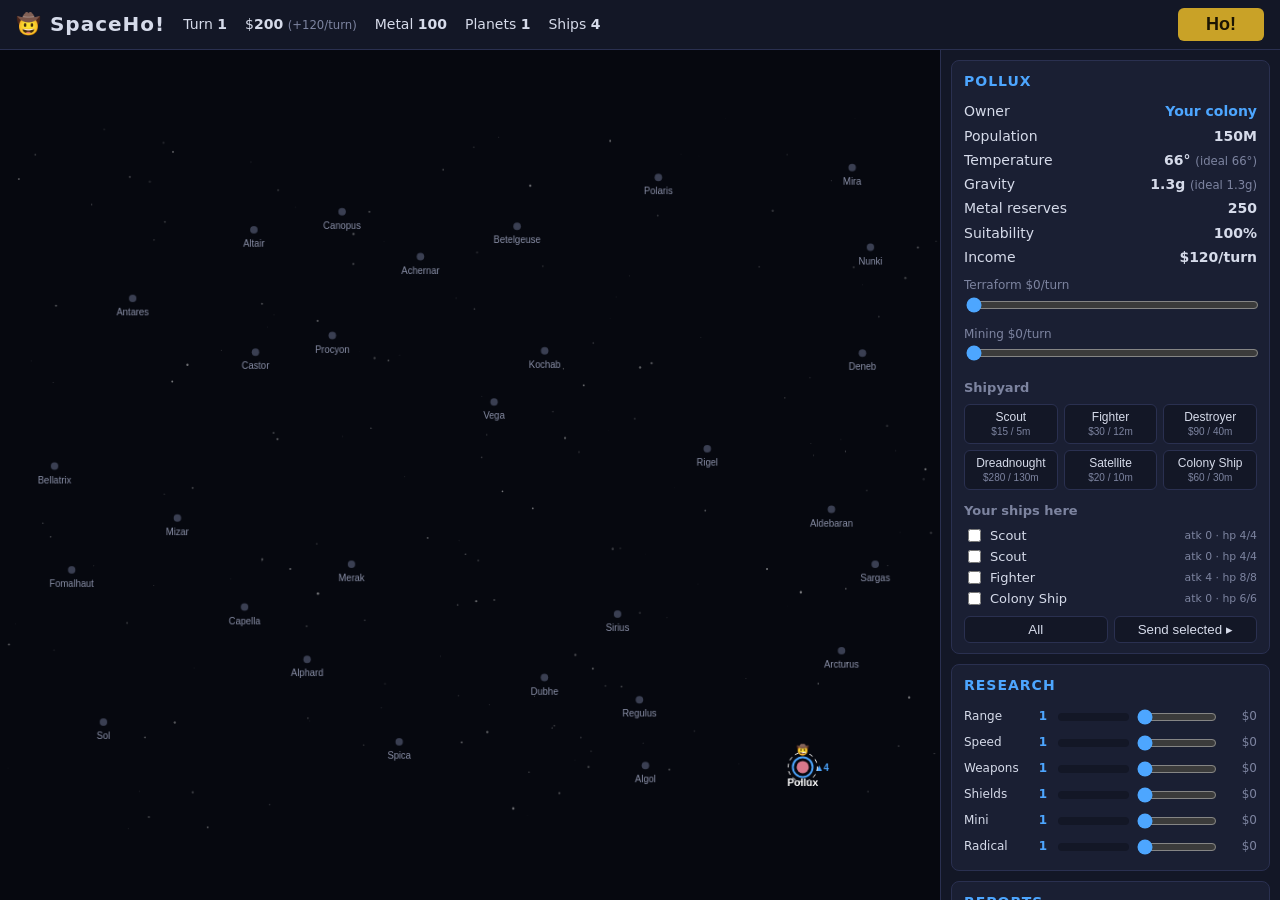
==== dev.html @ b26399f4 "Make index.html fully self-contained Opening index.html without the css/ and js/ files next to it (e" ====
<!DOCTYPE html>
<html lang="en">
<head>
  <meta charset="utf-8">
  <meta name="viewport" content="width=device-width, initial-scale=1">
  <title>SpaceHo! — a Spaceward Ho! tribute</title>
  <link rel="stylesheet" href="css/style.css">
</head>
<body>
  <header>
    <h1>🤠 SpaceHo!</h1>
    <div id="status"></div>
    <button id="ho-button" title="End turn">Ho!</button>
  </header>

  <main>
    <div id="map-wrap">
      <canvas id="map"></canvas>
      <div id="flash"></div>
    </div>
    <aside id="sidebar">
      <section id="planet"></section>
      <section id="tech"></section>
      <section id="reports">
        <h2>Reports</h2>
        <div id="messages"></div>
      </section>
      <section id="help">
        <h2>How to play</h2>
        <p>Grow colonies, terraform worlds toward your ideal temperature, mine
        metal, fund research, and build fleets. Send a colony ship to an
        uninhabited star to settle it; send warships to bombard enemy worlds.
        Eliminate every rival empire to win. Press <b>Ho!</b> to end your turn.</p>
      </section>
    </aside>
  </main>

  <div id="gameover">
    <div class="panel">
      <h1></h1>
      <button id="new-game">New Game</button>
    </div>
  </div>

  <script src="js/data.js"></script>
  <script src="js/model.js"></script>
  <script src="js/ai.js"></script>
  <script src="js/ui.js"></script>
  <script src="js/main.js"></script>
</body>
</html>
---- css/style.css ----
:root {
  --bg: #0a0d16;
  --panel: #131726;
  --panel2: #1a1f33;
  --border: #2a3050;
  --text: #d6dbea;
  --dim: #7d84a0;
  --accent: #4da6ff;
}

* { box-sizing: border-box; }

body {
  margin: 0;
  background: var(--bg);
  color: var(--text);
  font: 14px/1.45 'Segoe UI', system-ui, sans-serif;
  height: 100vh;
  display: flex;
  flex-direction: column;
  overflow: hidden;
}

header {
  display: flex;
  align-items: center;
  gap: 18px;
  padding: 8px 16px;
  background: var(--panel);
  border-bottom: 1px solid var(--border);
}

header h1 { margin: 0; font-size: 20px; letter-spacing: 1px; }

#status { display: flex; gap: 18px; flex: 1; }
.stat small { color: var(--dim); }

#ho-button {
  font-size: 18px;
  font-weight: bold;
  padding: 6px 28px;
  background: #c9a227;
  color: #1b1503;
  border: none;
  border-radius: 6px;
  cursor: pointer;
}
#ho-button:hover { background: #e6bd33; }

main { flex: 1; display: flex; min-height: 0; }

#map-wrap {
  flex: 1;
  position: relative;
  display: flex;
  align-items: center;
  justify-content: center;
  background: #06080f;
  min-width: 0;
}

#map {
  max-width: 100%;
  max-height: 100%;
  cursor: crosshair;
}

#flash {
  position: absolute;
  bottom: 16px;
  left: 50%;
  transform: translateX(-50%);
  background: rgba(20, 26, 48, 0.95);
  border: 1px solid var(--accent);
  border-radius: 6px;
  padding: 8px 18px;
  opacity: 0;
  transition: opacity 0.3s;
  pointer-events: none;
}
#flash.show { opacity: 1; }

#sidebar {
  width: 340px;
  overflow-y: auto;
  background: var(--panel);
  border-left: 1px solid var(--border);
  padding: 10px;
  display: flex;
  flex-direction: column;
  gap: 10px;
}

section {
  background: var(--panel2);
  border: 1px solid var(--border);
  border-radius: 8px;
  padding: 10px 12px;
}

h2 { margin: 0 0 8px; font-size: 14px; text-transform: uppercase; letter-spacing: 1px; color: var(--accent); }
h3 { margin: 12px 0 6px; font-size: 13px; color: var(--dim); }

.dim { color: var(--dim); }

.kv { display: flex; justify-content: space-between; padding: 2px 0; }
.kv small { color: var(--dim); font-weight: normal; }

.slider-row { margin: 8px 0; }
.slider-row label { display: block; font-size: 12px; color: var(--dim); }
input[type="range"] { width: 100%; accent-color: var(--accent); }

.build-buttons { display: grid; grid-template-columns: 1fr 1fr 1fr; gap: 6px; }
button.build {
  background: var(--panel);
  color: var(--text);
  border: 1px solid var(--border);
  border-radius: 6px;
  padding: 5px 2px;
  cursor: pointer;
  font-size: 12px;
}
button.build:hover { border-color: var(--accent); }
button.build small { color: var(--dim); }

.queue { margin-top: 8px; font-size: 12px; }
.queue-item {
  display: inline-block;
  background: var(--panel);
  border: 1px solid var(--border);
  border-radius: 4px;
  padding: 1px 6px;
  margin: 2px;
  cursor: pointer;
}
.queue-item:hover { border-color: #ff5050; }

.fleet { display: flex; flex-direction: column; gap: 2px; max-height: 180px; overflow-y: auto; }
.ship { display: flex; align-items: center; gap: 6px; font-size: 13px; }
.ship.immobile { color: var(--dim); }
.ship small { color: var(--dim); margin-left: auto; }

.fleet-actions { display: flex; gap: 6px; margin-top: 8px; }
.fleet-actions button {
  flex: 1;
  background: var(--panel);
  color: var(--text);
  border: 1px solid var(--border);
  border-radius: 6px;
  padding: 5px;
  cursor: pointer;
}
.fleet-actions button:hover { border-color: var(--accent); }
.fleet-actions button.active { background: var(--accent); color: #06121f; font-weight: bold; }

.tech-row {
  display: grid;
  grid-template-columns: 64px 18px 1fr 80px 36px;
  align-items: center;
  gap: 6px;
  padding: 3px 0;
  font-size: 12px;
}
.tech-level { text-align: center; font-weight: bold; color: var(--accent); }
.bar { height: 8px; background: var(--panel); border-radius: 4px; overflow: hidden; }
.bar-fill { height: 100%; background: var(--accent); width: 0; transition: width 0.3s; }
.tech-spend { text-align: right; color: var(--dim); }

#messages { max-height: 170px; overflow-y: auto; }
.msg { padding: 2px 0; font-size: 13px; border-bottom: 1px solid var(--border); }
.msg:last-child { border-bottom: none; }

#help p { margin: 0; font-size: 12px; color: var(--dim); }

#gameover {
  position: fixed;
  inset: 0;
  display: none;
  align-items: center;
  justify-content: center;
  background: rgba(0, 0, 0, 0.75);
}
#gameover .panel {
  background: var(--panel2);
  border: 1px solid var(--accent);
  border-radius: 12px;
  padding: 36px 48px;
  text-align: center;
}
#gameover h1 { margin: 0 0 20px; }
#new-game {
  font-size: 16px;
  padding: 8px 24px;
  background: var(--accent);
  color: #06121f;
  border: none;
  border-radius: 6px;
  cursor: pointer;
  font-weight: bold;
}
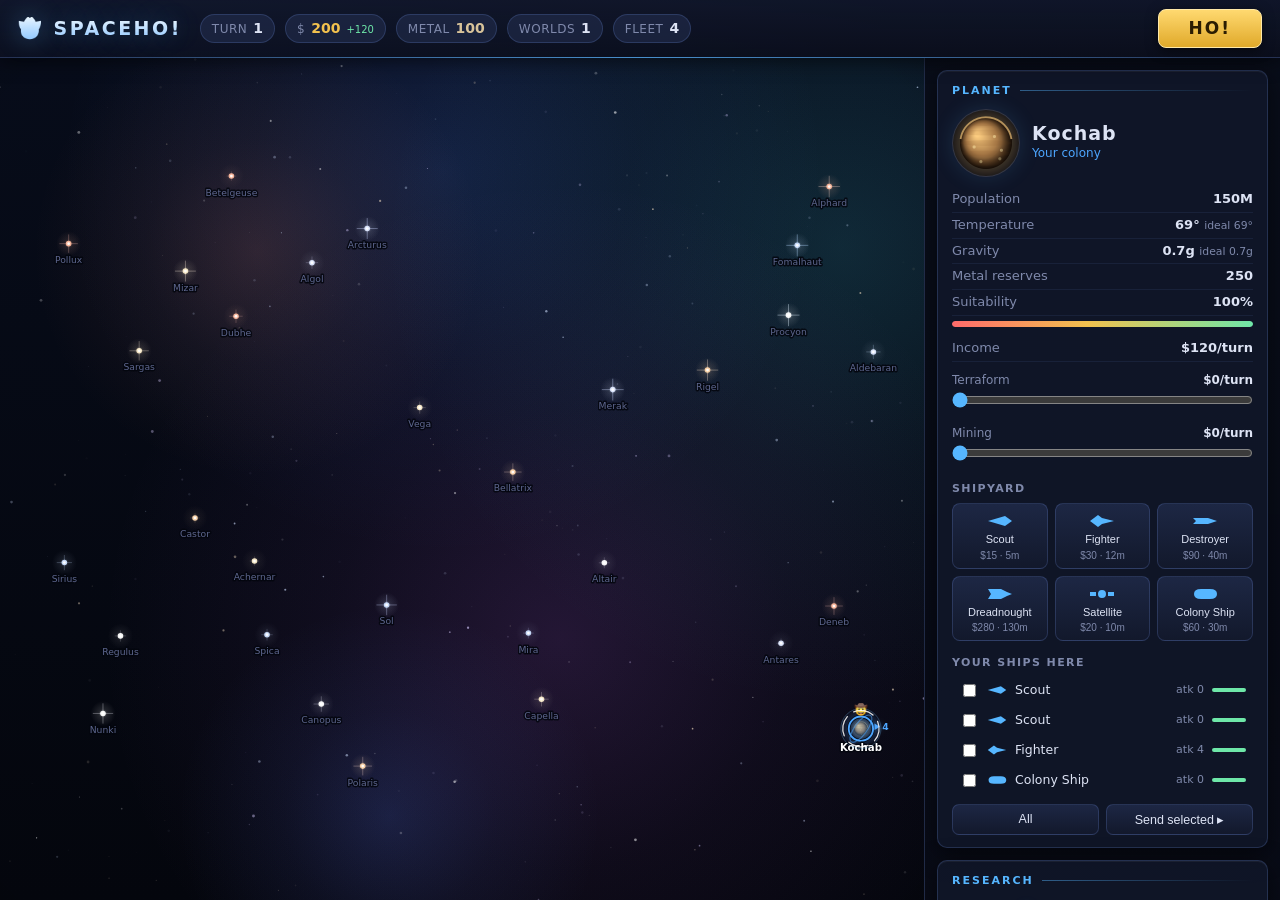
==== commit 2f349358: "Give the star map a visual overhaul The game played fine but looked flat: static canvas, plain circl" ====
--- a/dev.html
+++ b/dev.html
@@ -10,7 +10,7 @@
   <header>
     <h1>🤠 SpaceHo!</h1>
     <div id="status"></div>
-    <button id="ho-button" title="End turn">Ho!</button>
+    <button id="ho-button" title="End turn (Enter)">Ho!</button>
   </header>
 
   <main>
@@ -21,6 +21,7 @@
     <aside id="sidebar">
       <section id="planet"></section>
       <section id="tech"></section>
+      <section id="empires"></section>
       <section id="reports">
         <h2>Reports</h2>
         <div id="messages"></div>
@@ -30,7 +31,9 @@
         <p>Grow colonies, terraform worlds toward your ideal temperature, mine
         metal, fund research, and build fleets. Send a colony ship to an
         uninhabited star to settle it; send warships to bombard enemy worlds.
-        Eliminate every rival empire to win. Press <b>Ho!</b> to end your turn.</p>
+        Eliminate every rival empire to win.<br><br>
+        <kbd>Enter</kbd> ends your turn · <kbd>Esc</kbd> cancels a fleet order ·
+        right-click the map to cancel targeting.</p>
       </section>
     </aside>
   </main>
@@ -38,6 +41,7 @@
   <div id="gameover">
     <div class="panel">
       <h1></h1>
+      <p></p>
       <button id="new-game">New Game</button>
     </div>
   </div>
--- a/css/style.css
+++ b/css/style.css
@@ -1,176 +1,456 @@
+/* SpaceHo! — dark-space UI: glass panels, neon accents, gold "Ho!" button. */
+
 :root {
-  --bg: #0a0d16;
-  --panel: #131726;
-  --panel2: #1a1f33;
-  --border: #2a3050;
-  --text: #d6dbea;
-  --dim: #7d84a0;
-  --accent: #4da6ff;
+  --bg: #05070f;
+  --bg2: #0a0f1e;
+  --panel: rgba(19, 25, 45, 0.72);
+  --panel-solid: #131930;
+  --panel-hi: rgba(38, 48, 82, 0.55);
+  --border: rgba(94, 122, 190, 0.28);
+  --border-hi: rgba(120, 190, 255, 0.6);
+  --text: #dde3f4;
+  --dim: #7f89ab;
+  --accent: #56b6ff;
+  --accent-dim: #2b6fa8;
+  --gold: #f2c14e;
+  --danger: #ff6b6b;
+  --good: #6ee7a8;
+  --shadow: 0 6px 24px rgba(0, 0, 0, 0.55);
 }
 
 * { box-sizing: border-box; }
+
+html, body { height: 100%; }
 
 body {
   margin: 0;
-  background: var(--bg);
   color: var(--text);
-  font: 14px/1.45 'Segoe UI', system-ui, sans-serif;
-  height: 100vh;
+  font: 14px/1.45 'Segoe UI', system-ui, -apple-system, sans-serif;
   display: flex;
   flex-direction: column;
   overflow: hidden;
-}
+  background:
+    radial-gradient(1200px 700px at 15% -10%, #142244 0%, transparent 60%),
+    radial-gradient(900px 600px at 90% 110%, #2a1740 0%, transparent 55%),
+    var(--bg);
+}
+
+/* ---------- header ---------- */
 
 header {
   display: flex;
   align-items: center;
   gap: 18px;
-  padding: 8px 16px;
-  background: var(--panel);
+  padding: 9px 18px;
+  background: linear-gradient(180deg, rgba(16, 22, 42, 0.95), rgba(11, 15, 30, 0.85));
   border-bottom: 1px solid var(--border);
-}
-
-header h1 { margin: 0; font-size: 20px; letter-spacing: 1px; }
-
-#status { display: flex; gap: 18px; flex: 1; }
-.stat small { color: var(--dim); }
+  box-shadow: 0 2px 20px rgba(0, 0, 0, 0.6);
+  position: relative;
+  z-index: 5;
+}
+
+header::after {
+  content: '';
+  position: absolute;
+  left: 0; right: 0; bottom: -1px;
+  height: 1px;
+  background: linear-gradient(90deg, transparent, rgba(86, 182, 255, 0.7), transparent);
+}
+
+header h1 {
+  margin: 0;
+  font-size: 19px;
+  font-weight: 700;
+  letter-spacing: 2.5px;
+  text-transform: uppercase;
+  background: linear-gradient(180deg, #ffffff, #8fc6ff);
+  -webkit-background-clip: text;
+  background-clip: text;
+  color: transparent;
+  text-shadow: 0 0 24px rgba(86, 182, 255, 0.35);
+  white-space: nowrap;
+}
+
+#status { display: flex; gap: 10px; flex: 1; flex-wrap: wrap; }
+
+.stat {
+  display: inline-flex;
+  align-items: baseline;
+  gap: 6px;
+  padding: 3px 11px;
+  font-size: 12px;
+  letter-spacing: 0.5px;
+  text-transform: uppercase;
+  color: var(--dim);
+  background: var(--panel-hi);
+  border: 1px solid var(--border);
+  border-radius: 999px;
+  white-space: nowrap;
+}
+.stat b { font-size: 14px; color: var(--text); letter-spacing: 0; }
+.stat small { color: var(--good); letter-spacing: 0; text-transform: none; }
+.stat.metal b { color: #d8c39a; }
+.stat.money b { color: var(--gold); }
 
 #ho-button {
-  font-size: 18px;
-  font-weight: bold;
-  padding: 6px 28px;
-  background: #c9a227;
-  color: #1b1503;
-  border: none;
-  border-radius: 6px;
-  cursor: pointer;
-}
-#ho-button:hover { background: #e6bd33; }
+  font: 700 17px/1 'Segoe UI', system-ui, sans-serif;
+  letter-spacing: 2px;
+  text-transform: uppercase;
+  padding: 10px 30px;
+  color: #2b1d02;
+  background: linear-gradient(180deg, #ffd970, #e0a92a);
+  border: 1px solid #ffe9a8;
+  border-radius: 8px;
+  cursor: pointer;
+  box-shadow: 0 0 0 rgba(242, 193, 78, 0.7), 0 3px 12px rgba(0, 0, 0, 0.5);
+  animation: hoPulse 2.6s ease-in-out infinite;
+  transition: transform 0.12s ease, filter 0.12s ease;
+}
+#ho-button:hover { filter: brightness(1.12); transform: translateY(-1px); }
+#ho-button:active { transform: translateY(1px); }
+#ho-button:disabled { opacity: 0.45; cursor: default; animation: none; }
+
+@keyframes hoPulse {
+  0%, 100% { box-shadow: 0 0 0 0 rgba(242, 193, 78, 0.45), 0 3px 12px rgba(0,0,0,0.5); }
+  50%      { box-shadow: 0 0 22px 3px rgba(242, 193, 78, 0.28), 0 3px 12px rgba(0,0,0,0.5); }
+}
+
+/* ---------- layout ---------- */
 
 main { flex: 1; display: flex; min-height: 0; }
 
 #map-wrap {
   flex: 1;
   position: relative;
-  display: flex;
-  align-items: center;
-  justify-content: center;
-  background: #06080f;
   min-width: 0;
-}
-
-#map {
-  max-width: 100%;
-  max-height: 100%;
-  cursor: crosshair;
+  background: #04060d;
+  overflow: hidden;
+}
+
+#map { display: block; width: 100%; height: 100%; cursor: crosshair; }
+
+/* vignette so the map edges fall away into darkness */
+#map-wrap::after {
+  content: '';
+  position: absolute;
+  inset: 0;
+  pointer-events: none;
+  background: radial-gradient(120% 120% at 50% 50%, transparent 55%, rgba(0, 0, 0, 0.65) 100%);
 }
 
 #flash {
   position: absolute;
-  bottom: 16px;
+  bottom: 22px;
   left: 50%;
-  transform: translateX(-50%);
-  background: rgba(20, 26, 48, 0.95);
-  border: 1px solid var(--accent);
-  border-radius: 6px;
-  padding: 8px 18px;
+  transform: translate(-50%, 10px);
+  background: rgba(12, 18, 36, 0.94);
+  border: 1px solid var(--border-hi);
+  border-radius: 8px;
+  padding: 9px 20px;
+  font-size: 13px;
+  letter-spacing: 0.3px;
+  box-shadow: var(--shadow), 0 0 24px rgba(86, 182, 255, 0.18);
   opacity: 0;
-  transition: opacity 0.3s;
+  transition: opacity 0.25s ease, transform 0.25s ease;
   pointer-events: none;
-}
-#flash.show { opacity: 1; }
+  z-index: 3;
+}
+#flash.show { opacity: 1; transform: translate(-50%, 0); }
+#flash.warn { border-color: var(--danger); box-shadow: var(--shadow), 0 0 24px rgba(255, 107, 107, 0.22); }
+
+/* ---------- sidebar ---------- */
 
 #sidebar {
-  width: 340px;
+  width: 356px;
+  flex: 0 0 356px;
   overflow-y: auto;
+  overflow-x: hidden;
+  background: linear-gradient(180deg, rgba(10, 14, 28, 0.9), rgba(8, 11, 22, 0.95));
+  border-left: 1px solid var(--border);
+  padding: 12px;
+  display: flex;
+  flex-direction: column;
+  gap: 12px;
+}
+
+section {
   background: var(--panel);
-  border-left: 1px solid var(--border);
-  padding: 10px;
+  border: 1px solid var(--border);
+  border-radius: 10px;
+  padding: 12px 14px;
+  box-shadow: inset 0 1px 0 rgba(255, 255, 255, 0.05), var(--shadow);
+}
+
+h2 {
+  margin: 0 0 10px;
+  font-size: 11px;
+  font-weight: 700;
+  text-transform: uppercase;
+  letter-spacing: 2px;
+  color: var(--accent);
+  display: flex;
+  align-items: center;
+  gap: 8px;
+}
+h2::after {
+  content: '';
+  flex: 1;
+  height: 1px;
+  background: linear-gradient(90deg, rgba(86, 182, 255, 0.45), transparent);
+}
+
+h3 {
+  margin: 14px 0 6px;
+  font-size: 11px;
+  text-transform: uppercase;
+  letter-spacing: 1.4px;
+  color: var(--dim);
+}
+
+.dim { color: var(--dim); }
+
+/* planet header with its rendered portrait */
+.planet-head { display: flex; align-items: center; gap: 12px; margin-bottom: 10px; }
+#planet-portrait {
+  width: 68px; height: 68px;
+  flex: 0 0 68px;
+  border-radius: 50%;
+  background: #05070f;
+  box-shadow: 0 0 22px rgba(86, 182, 255, 0.14), inset 0 0 0 1px var(--border);
+}
+.planet-title { min-width: 0; }
+.planet-title .name {
+  font-size: 19px;
+  font-weight: 600;
+  letter-spacing: 1px;
+  line-height: 1.15;
+}
+.planet-title .sub { font-size: 12px; color: var(--dim); }
+
+.kv {
+  display: flex;
+  justify-content: space-between;
+  gap: 10px;
+  padding: 3px 0;
+  border-bottom: 1px solid rgba(94, 122, 190, 0.12);
+  font-size: 13px;
+}
+.kv:last-of-type { border-bottom: none; }
+.kv > span { color: var(--dim); }
+.kv small { color: var(--dim); font-weight: 400; }
+
+/* horizontal gauge used for suitability */
+.gauge {
+  height: 6px;
+  border-radius: 3px;
+  background: rgba(0, 0, 0, 0.45);
+  overflow: hidden;
+  margin: 5px 0 9px;
+  box-shadow: inset 0 0 0 1px rgba(94, 122, 190, 0.18);
+}
+.gauge > i {
+  display: block;
+  height: 100%;
+  border-radius: 3px;
+  background: linear-gradient(90deg, #ff6b6b, #f2c14e 45%, #6ee7a8);
+  transition: width 0.35s ease;
+}
+
+.slider-row { margin: 10px 0; }
+.slider-row label {
+  display: flex;
+  justify-content: space-between;
+  font-size: 12px;
+  color: var(--dim);
+  margin-bottom: 2px;
+}
+.slider-row label b { color: var(--text); font-weight: 600; }
+
+input[type="range"] {
+  width: 100%;
+  height: 18px;
+  margin: 0;
+  accent-color: var(--accent);
+  background: transparent;
+  cursor: pointer;
+}
+
+/* shipyard */
+.build-buttons { display: grid; grid-template-columns: 1fr 1fr 1fr; gap: 7px; }
+button.build {
   display: flex;
   flex-direction: column;
-  gap: 10px;
-}
-
-section {
-  background: var(--panel2);
+  align-items: center;
+  gap: 3px;
+  background: linear-gradient(180deg, rgba(31, 41, 72, 0.9), rgba(19, 25, 45, 0.9));
+  color: var(--text);
   border: 1px solid var(--border);
   border-radius: 8px;
-  padding: 10px 12px;
-}
-
-h2 { margin: 0 0 8px; font-size: 14px; text-transform: uppercase; letter-spacing: 1px; color: var(--accent); }
-h3 { margin: 12px 0 6px; font-size: 13px; color: var(--dim); }
-
-.dim { color: var(--dim); }
-
-.kv { display: flex; justify-content: space-between; padding: 2px 0; }
-.kv small { color: var(--dim); font-weight: normal; }
-
-.slider-row { margin: 8px 0; }
-.slider-row label { display: block; font-size: 12px; color: var(--dim); }
-input[type="range"] { width: 100%; accent-color: var(--accent); }
-
-.build-buttons { display: grid; grid-template-columns: 1fr 1fr 1fr; gap: 6px; }
-button.build {
-  background: var(--panel);
+  padding: 8px 3px 6px;
+  cursor: pointer;
+  font-size: 11px;
+  line-height: 1.2;
+  transition: transform 0.12s ease, border-color 0.12s ease, box-shadow 0.12s ease;
+}
+button.build svg { width: 26px; height: 18px; color: var(--accent); }
+button.build small { color: var(--dim); font-size: 10px; }
+button.build:hover {
+  border-color: var(--border-hi);
+  transform: translateY(-2px);
+  box-shadow: 0 4px 14px rgba(0, 0, 0, 0.5), 0 0 18px rgba(86, 182, 255, 0.14);
+}
+button.build:active { transform: translateY(0); }
+
+.queue { margin-top: 9px; font-size: 12px; color: var(--dim); }
+.queue-item {
+  display: inline-flex;
+  align-items: center;
+  gap: 5px;
+  background: rgba(31, 41, 72, 0.85);
+  border: 1px solid var(--border);
+  border-radius: 999px;
+  padding: 2px 9px;
+  margin: 3px 3px 0 0;
+  cursor: pointer;
+  color: var(--text);
+  transition: border-color 0.12s ease, color 0.12s ease;
+}
+.queue-item:hover { border-color: var(--danger); color: var(--danger); }
+
+/* fleet list */
+.fleet { display: flex; flex-direction: column; gap: 3px; max-height: 190px; overflow-y: auto; }
+.ship {
+  display: flex;
+  align-items: center;
+  gap: 8px;
+  font-size: 12.5px;
+  padding: 3px 6px;
+  border-radius: 6px;
+  border: 1px solid transparent;
+  cursor: pointer;
+  transition: background 0.12s ease, border-color 0.12s ease;
+}
+.ship:hover { background: var(--panel-hi); border-color: var(--border); }
+.ship svg { width: 20px; height: 14px; color: var(--accent); flex: 0 0 20px; }
+.ship.immobile { color: var(--dim); cursor: default; }
+.ship.immobile svg { color: var(--dim); }
+.ship small { color: var(--dim); margin-left: auto; font-size: 11px; white-space: nowrap; }
+
+.hpbar {
+  width: 34px;
+  height: 4px;
+  border-radius: 2px;
+  background: rgba(0, 0, 0, 0.5);
+  overflow: hidden;
+  flex: 0 0 34px;
+}
+.hpbar > i { display: block; height: 100%; background: var(--good); }
+.hpbar > i.hurt { background: var(--gold); }
+.hpbar > i.crit { background: var(--danger); }
+
+.fleet-actions { display: flex; gap: 7px; margin-top: 10px; }
+.fleet-actions button {
+  flex: 1;
+  background: linear-gradient(180deg, rgba(31, 41, 72, 0.9), rgba(19, 25, 45, 0.9));
   color: var(--text);
   border: 1px solid var(--border);
-  border-radius: 6px;
-  padding: 5px 2px;
-  cursor: pointer;
-  font-size: 12px;
-}
-button.build:hover { border-color: var(--accent); }
-button.build small { color: var(--dim); }
-
-.queue { margin-top: 8px; font-size: 12px; }
-.queue-item {
-  display: inline-block;
-  background: var(--panel);
+  border-radius: 7px;
+  padding: 7px 5px;
+  cursor: pointer;
+  font-size: 12.5px;
+  transition: border-color 0.12s ease, background 0.12s ease;
+}
+.fleet-actions button:hover { border-color: var(--border-hi); }
+.fleet-actions button.active {
+  background: linear-gradient(180deg, #6cc0ff, #2f8fd8);
+  border-color: #a8dcff;
+  color: #04121f;
+  font-weight: 700;
+  animation: hoPulse 1.6s ease-in-out infinite;
+}
+
+/* research */
+.tech-row {
+  display: grid;
+  grid-template-columns: 58px 20px 1fr 74px 34px;
+  align-items: center;
+  gap: 7px;
+  padding: 4px 0;
+  font-size: 11.5px;
+}
+.tech-name { color: var(--dim); text-transform: uppercase; letter-spacing: 0.6px; }
+.tech-level {
+  text-align: center;
+  font-weight: 700;
+  color: var(--accent);
+  text-shadow: 0 0 10px rgba(86, 182, 255, 0.5);
+}
+.bar {
+  height: 7px;
+  background: rgba(0, 0, 0, 0.45);
+  border-radius: 4px;
+  overflow: hidden;
+  box-shadow: inset 0 0 0 1px rgba(94, 122, 190, 0.18);
+}
+.bar-fill {
+  height: 100%;
+  width: 0;
+  border-radius: 4px;
+  background: linear-gradient(90deg, var(--accent-dim), var(--accent));
+  box-shadow: 0 0 10px rgba(86, 182, 255, 0.5);
+  transition: width 0.35s ease;
+}
+.tech-spend { text-align: right; color: var(--dim); }
+.tech-row input[type="range"] { height: 14px; }
+
+/* reports */
+#messages { max-height: 180px; overflow-y: auto; }
+.msg {
+  padding: 4px 0 4px 10px;
+  font-size: 12.5px;
+  border-left: 2px solid var(--border);
+  border-bottom: 1px solid rgba(94, 122, 190, 0.12);
+  animation: msgIn 0.35s ease both;
+}
+.msg:last-child { border-bottom: none; }
+.msg.battle { border-left-color: var(--danger); }
+.msg.good { border-left-color: var(--good); }
+.msg.tech { border-left-color: var(--accent); }
+
+@keyframes msgIn {
+  from { opacity: 0; transform: translateX(-6px); }
+  to   { opacity: 1; transform: none; }
+}
+
+#help p { margin: 0; font-size: 11.5px; color: var(--dim); line-height: 1.55; }
+#help kbd {
+  background: var(--panel-hi);
   border: 1px solid var(--border);
   border-radius: 4px;
-  padding: 1px 6px;
-  margin: 2px;
-  cursor: pointer;
-}
-.queue-item:hover { border-color: #ff5050; }
-
-.fleet { display: flex; flex-direction: column; gap: 2px; max-height: 180px; overflow-y: auto; }
-.ship { display: flex; align-items: center; gap: 6px; font-size: 13px; }
-.ship.immobile { color: var(--dim); }
-.ship small { color: var(--dim); margin-left: auto; }
-
-.fleet-actions { display: flex; gap: 6px; margin-top: 8px; }
-.fleet-actions button {
-  flex: 1;
-  background: var(--panel);
+  padding: 0 5px;
+  font: inherit;
   color: var(--text);
-  border: 1px solid var(--border);
-  border-radius: 6px;
-  padding: 5px;
-  cursor: pointer;
-}
-.fleet-actions button:hover { border-color: var(--accent); }
-.fleet-actions button.active { background: var(--accent); color: #06121f; font-weight: bold; }
-
-.tech-row {
-  display: grid;
-  grid-template-columns: 64px 18px 1fr 80px 36px;
-  align-items: center;
-  gap: 6px;
+}
+
+/* empire standings */
+.empire {
+  display: flex;
+  align-items: center;
+  gap: 8px;
+  font-size: 12.5px;
   padding: 3px 0;
-  font-size: 12px;
-}
-.tech-level { text-align: center; font-weight: bold; color: var(--accent); }
-.bar { height: 8px; background: var(--panel); border-radius: 4px; overflow: hidden; }
-.bar-fill { height: 100%; background: var(--accent); width: 0; transition: width 0.3s; }
-.tech-spend { text-align: right; color: var(--dim); }
-
-#messages { max-height: 170px; overflow-y: auto; }
-.msg { padding: 2px 0; font-size: 13px; border-bottom: 1px solid var(--border); }
-.msg:last-child { border-bottom: none; }
-
-#help p { margin: 0; font-size: 12px; color: var(--dim); }
+}
+.empire .dot {
+  width: 9px; height: 9px;
+  border-radius: 50%;
+  flex: 0 0 9px;
+  box-shadow: 0 0 8px currentColor;
+}
+.empire .who { flex: 1; }
+.empire.dead { opacity: 0.4; text-decoration: line-through; }
+.empire b { color: var(--text); }
+
+/* ---------- game over ---------- */
 
 #gameover {
   position: fixed;
@@ -178,23 +458,58 @@
   display: none;
   align-items: center;
   justify-content: center;
-  background: rgba(0, 0, 0, 0.75);
-}
+  background: rgba(2, 4, 10, 0.82);
+  backdrop-filter: blur(6px);
+  z-index: 20;
+}
+#gameover.show { display: flex; }
 #gameover .panel {
-  background: var(--panel2);
-  border: 1px solid var(--accent);
-  border-radius: 12px;
-  padding: 36px 48px;
+  background: linear-gradient(180deg, rgba(24, 32, 60, 0.95), rgba(12, 17, 34, 0.95));
+  border: 1px solid var(--border-hi);
+  border-radius: 16px;
+  padding: 40px 56px;
   text-align: center;
-}
-#gameover h1 { margin: 0 0 20px; }
+  box-shadow: 0 20px 70px rgba(0, 0, 0, 0.7), 0 0 60px rgba(86, 182, 255, 0.15);
+  animation: panelIn 0.45s cubic-bezier(0.2, 0.9, 0.3, 1.3) both;
+}
+@keyframes panelIn {
+  from { opacity: 0; transform: scale(0.9) translateY(14px); }
+  to   { opacity: 1; transform: none; }
+}
+#gameover h1 {
+  margin: 0 0 8px;
+  font-size: 30px;
+  letter-spacing: 2px;
+}
+#gameover p { margin: 0 0 22px; color: var(--dim); font-size: 13px; }
 #new-game {
-  font-size: 16px;
-  padding: 8px 24px;
-  background: var(--accent);
-  color: #06121f;
-  border: none;
-  border-radius: 6px;
-  cursor: pointer;
-  font-weight: bold;
-}
+  font: 700 15px/1 'Segoe UI', system-ui, sans-serif;
+  letter-spacing: 1.5px;
+  text-transform: uppercase;
+  padding: 11px 30px;
+  background: linear-gradient(180deg, #ffd970, #e0a92a);
+  color: #2b1d02;
+  border: 1px solid #ffe9a8;
+  border-radius: 8px;
+  cursor: pointer;
+}
+#new-game:hover { filter: brightness(1.1); }
+
+/* ---------- scrollbars ---------- */
+
+::-webkit-scrollbar { width: 9px; height: 9px; }
+::-webkit-scrollbar-track { background: transparent; }
+::-webkit-scrollbar-thumb {
+  background: rgba(94, 122, 190, 0.35);
+  border-radius: 5px;
+}
+::-webkit-scrollbar-thumb:hover { background: rgba(120, 190, 255, 0.55); }
+
+/* ---------- narrow screens ---------- */
+
+@media (max-width: 900px) {
+  main { flex-direction: column; }
+  #sidebar { width: auto; flex: 1 1 auto; border-left: none; border-top: 1px solid var(--border); }
+  #map-wrap { flex: 0 0 46vh; }
+  header { flex-wrap: wrap; gap: 10px; }
+}
